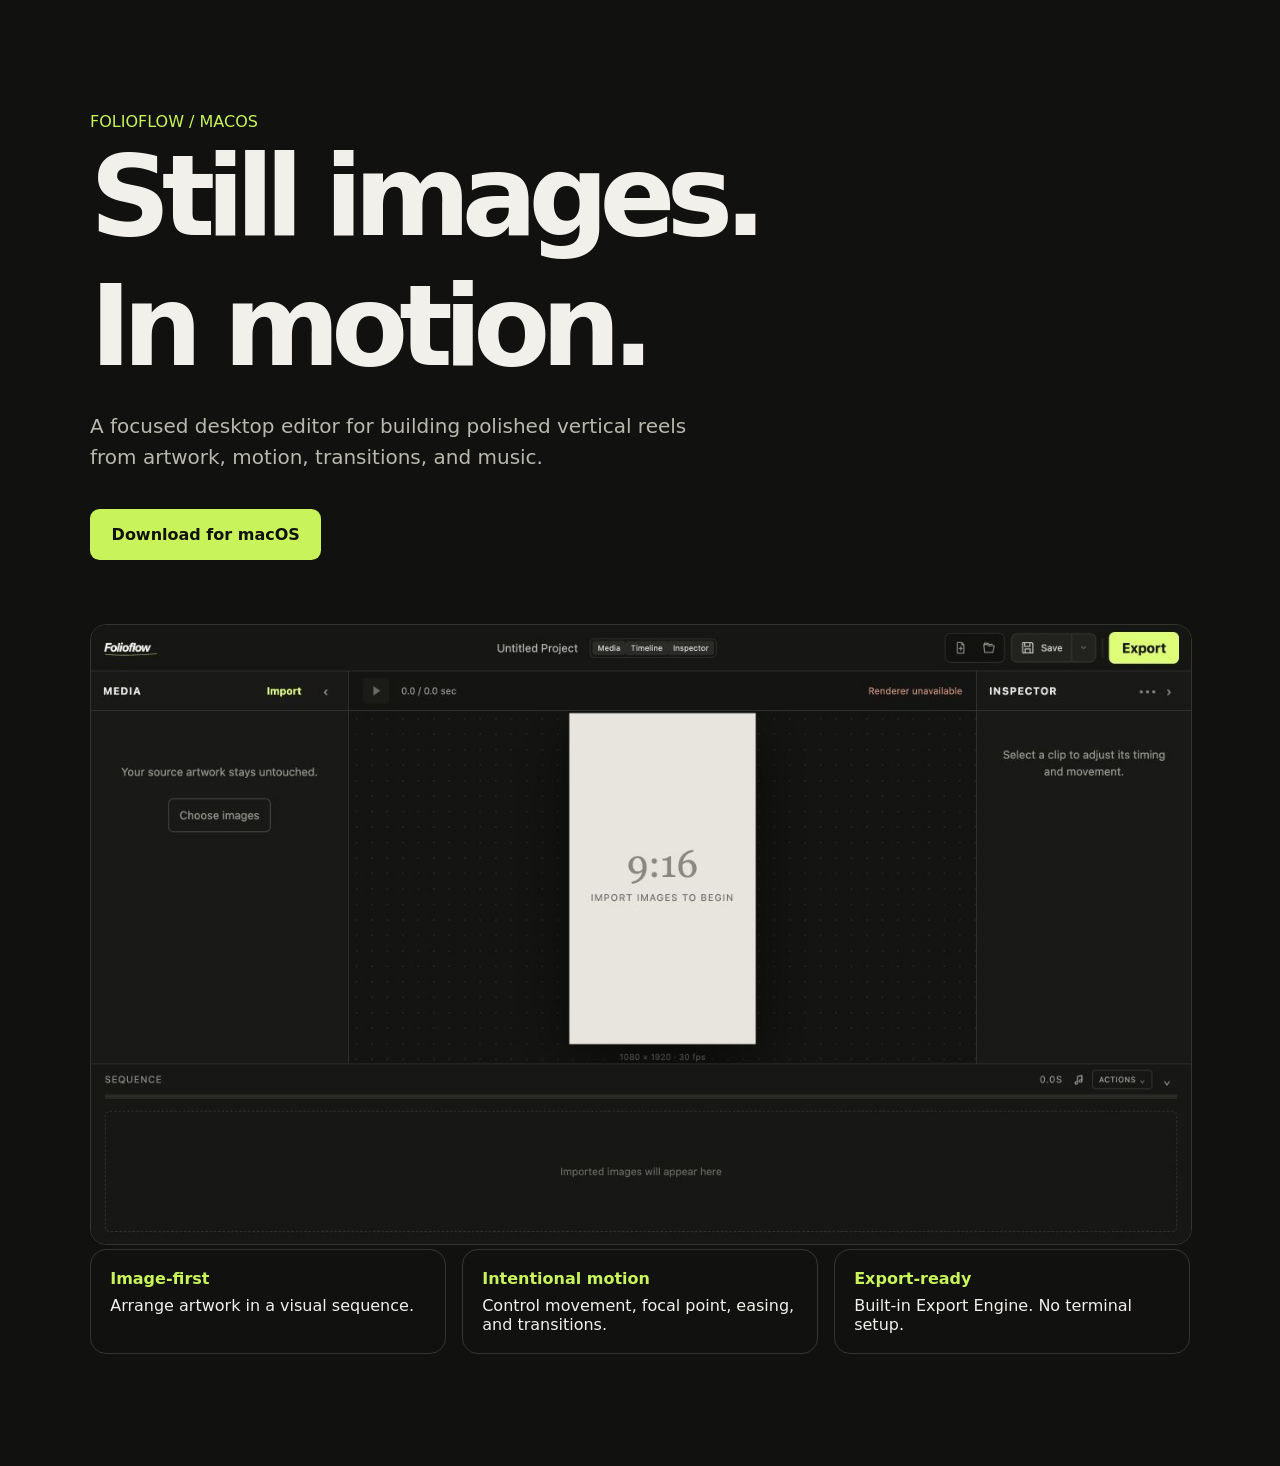
==== site/index.html @ ba02df77 "docs: add release site and bundled export engine guidance" ====
<!doctype html><html lang="en"><head><meta charset="utf-8"><meta name="viewport" content="width=device-width,initial-scale=1"><title>Folioflow — still images in motion</title><style>body{margin:0;background:#11110f;color:#f1f0ea;font:16px system-ui,sans-serif}main{max-width:1100px;margin:auto;padding:7rem 2rem}h1{font-size:clamp(3rem,10vw,7rem);letter-spacing:-.08em;margin:0}p{max-width:38rem;color:#b9b8ae;font-size:1.25rem;line-height:1.55}.lime{color:#c9f35b}a{display:inline-block;background:#c9f35b;color:#11110f;padding:1rem 1.35rem;border-radius:.6rem;font-weight:800;text-decoration:none;margin:1rem 0 4rem}.shot{width:100%;border:1px solid #35352f;border-radius:1rem}.grid{display:grid;grid-template-columns:repeat(3,1fr);gap:1rem}.card{border:1px solid #35352f;border-radius:1rem;padding:1.2rem}.card b{display:block;color:#c9f35b;margin-bottom:.5rem}@media(max-width:700px){.grid{grid-template-columns:1fr}}</style></head><body><main><div class="lime">FOLIOFLOW / MACOS</div><h1>Still images.<br>In motion.</h1><p>A focused desktop editor for building polished vertical reels from artwork, motion, transitions, and music.</p><a href="https://github.com/hanifb1360/Folioflow-Releases/releases/download/v0.1.1-build.6/Folioflow_0.1.1_aarch64.dmg">Download for macOS</a><img class="shot" src="../assets/screenshots/editor-overview.jpg" alt="Folioflow editor"><div class="grid"><div class="card"><b>Image-first</b>Arrange artwork in a visual sequence.</div><div class="card"><b>Intentional motion</b>Control movement, focal point, easing, and transitions.</div><div class="card"><b>Export-ready</b>Built-in Export Engine. No terminal setup.</div></div></main></body></html>
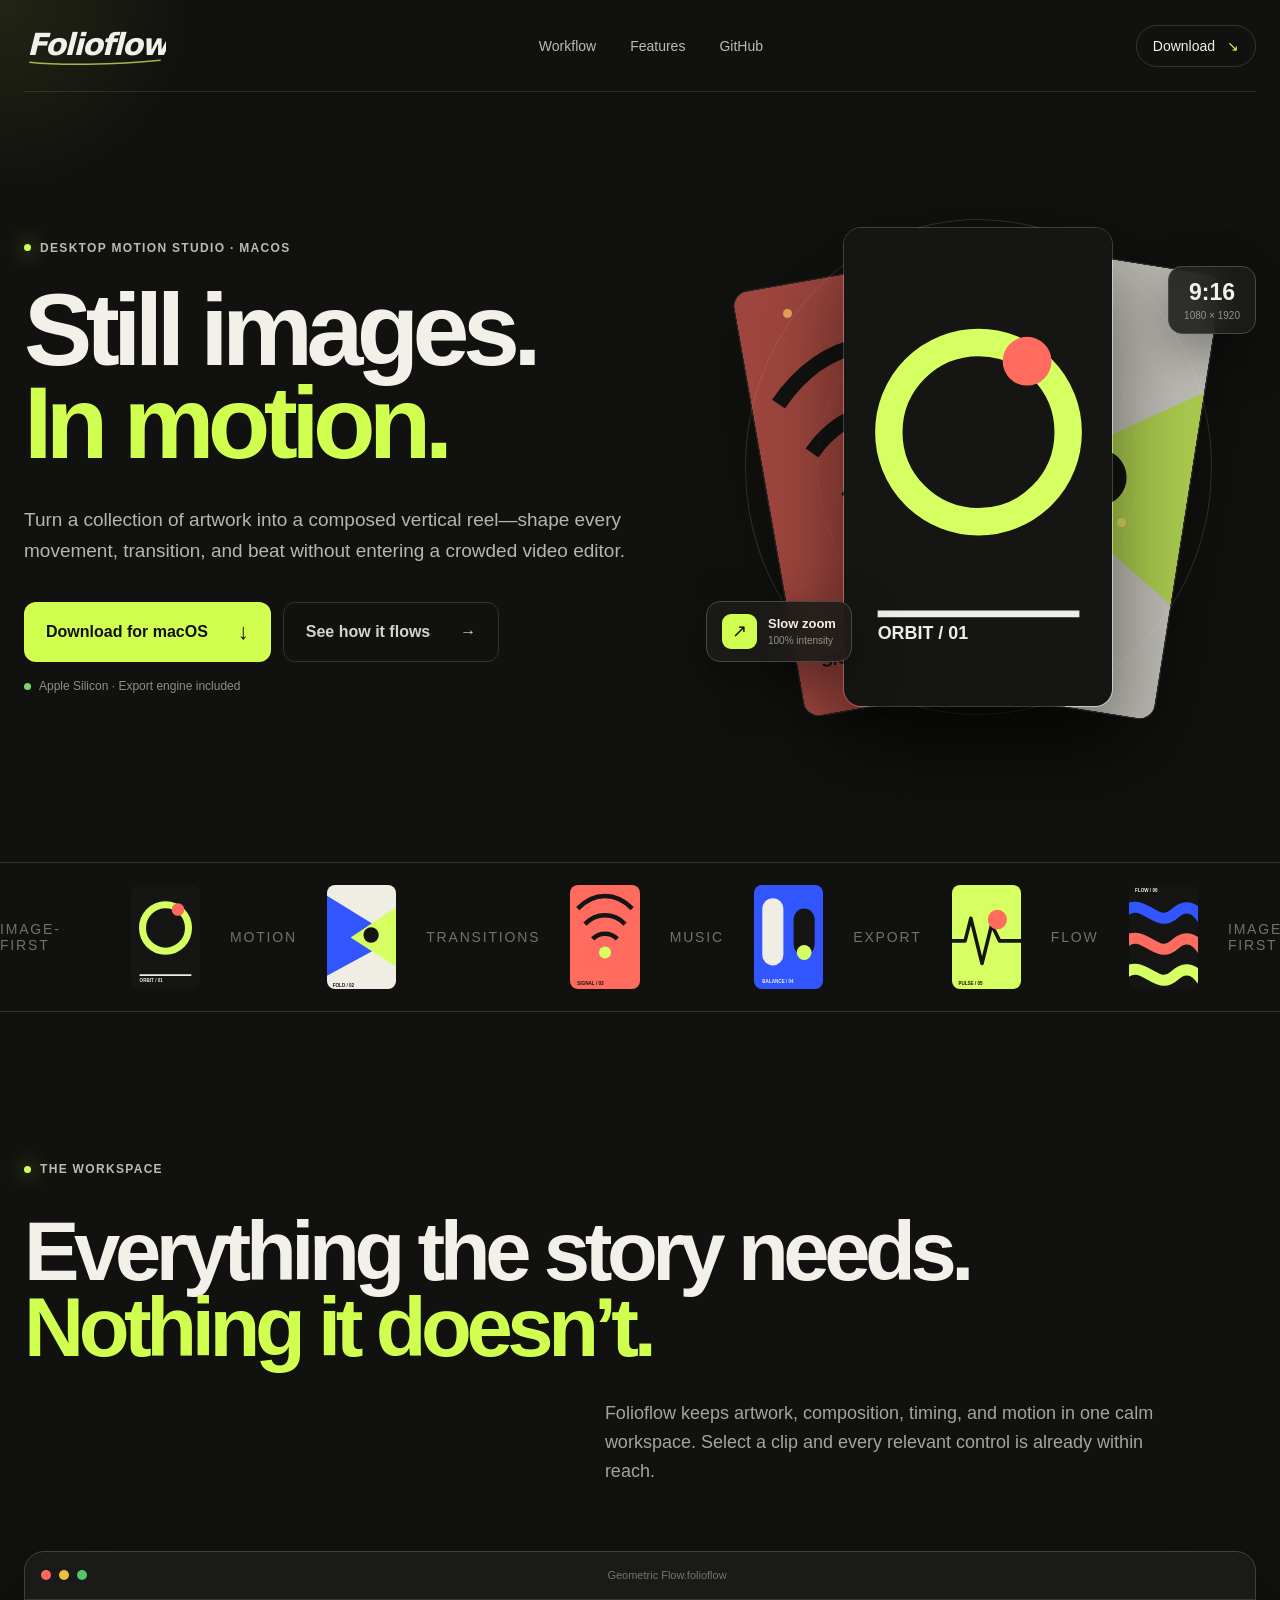
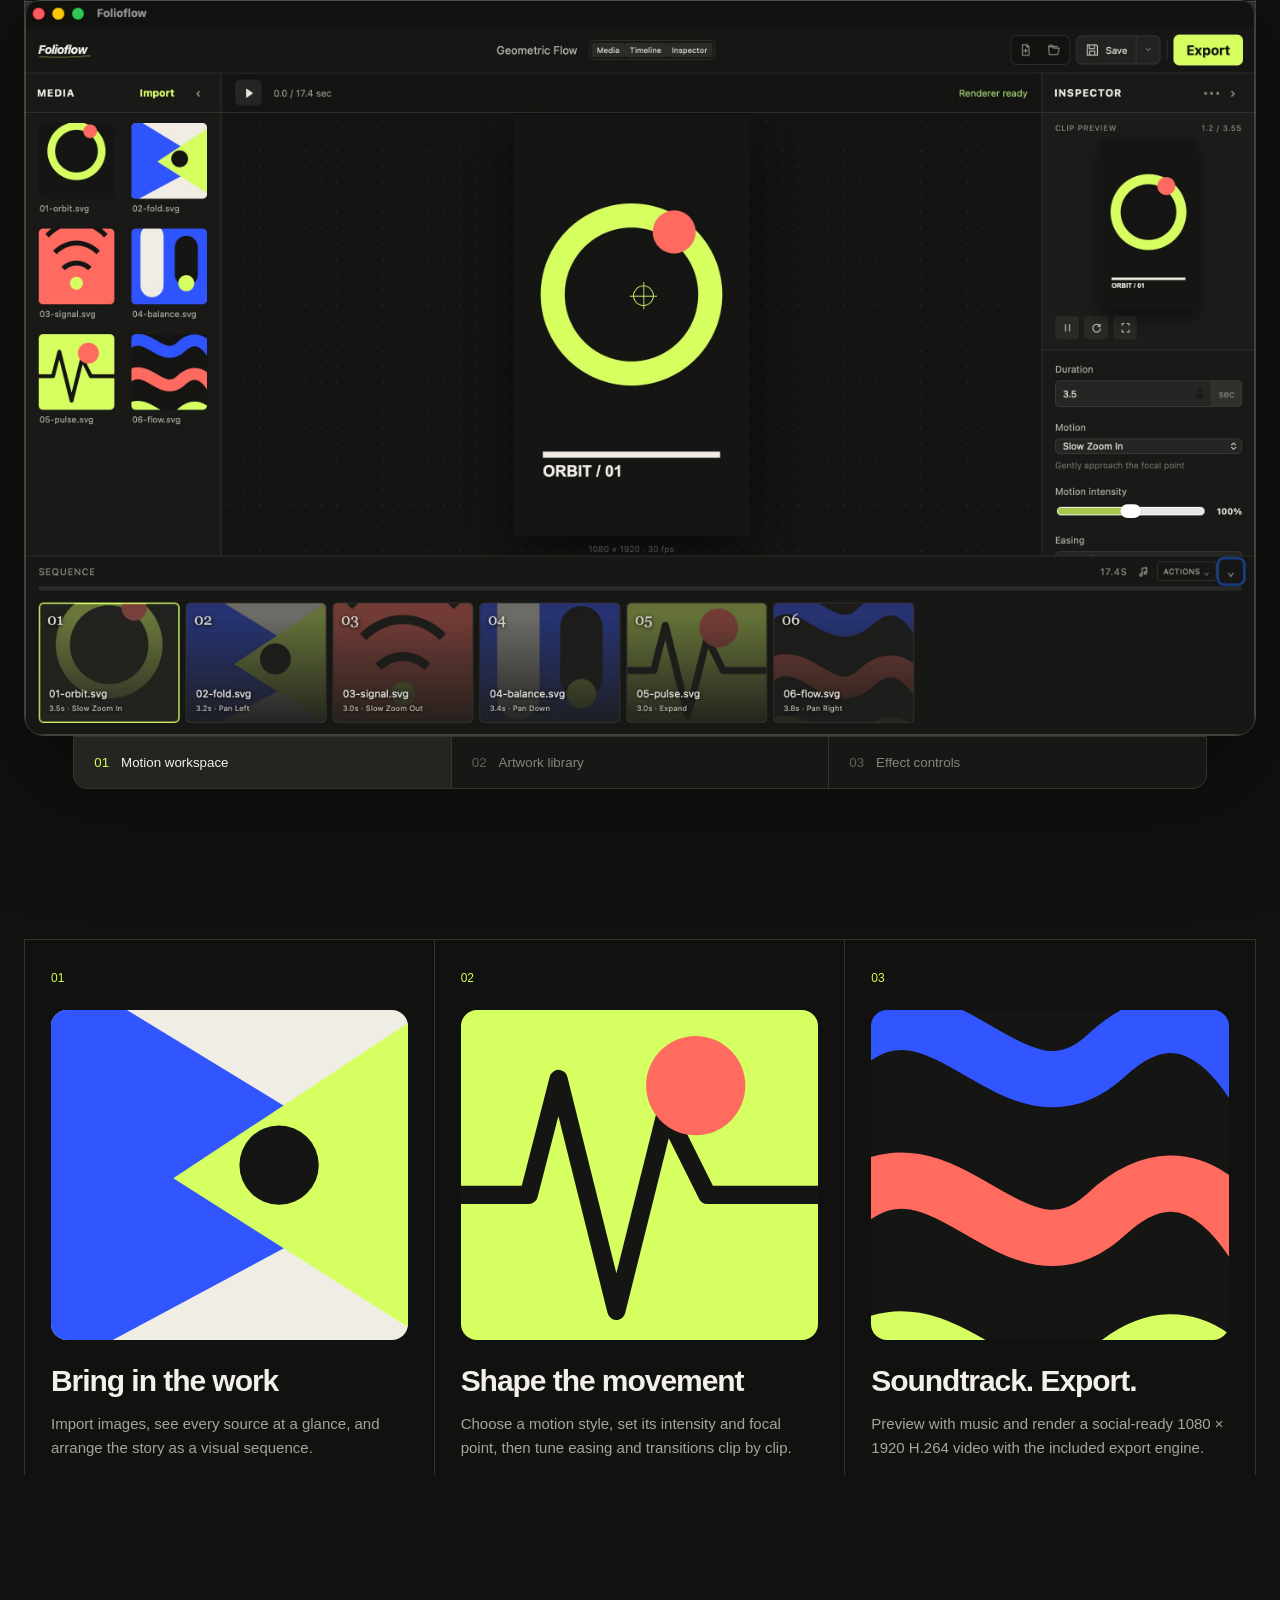
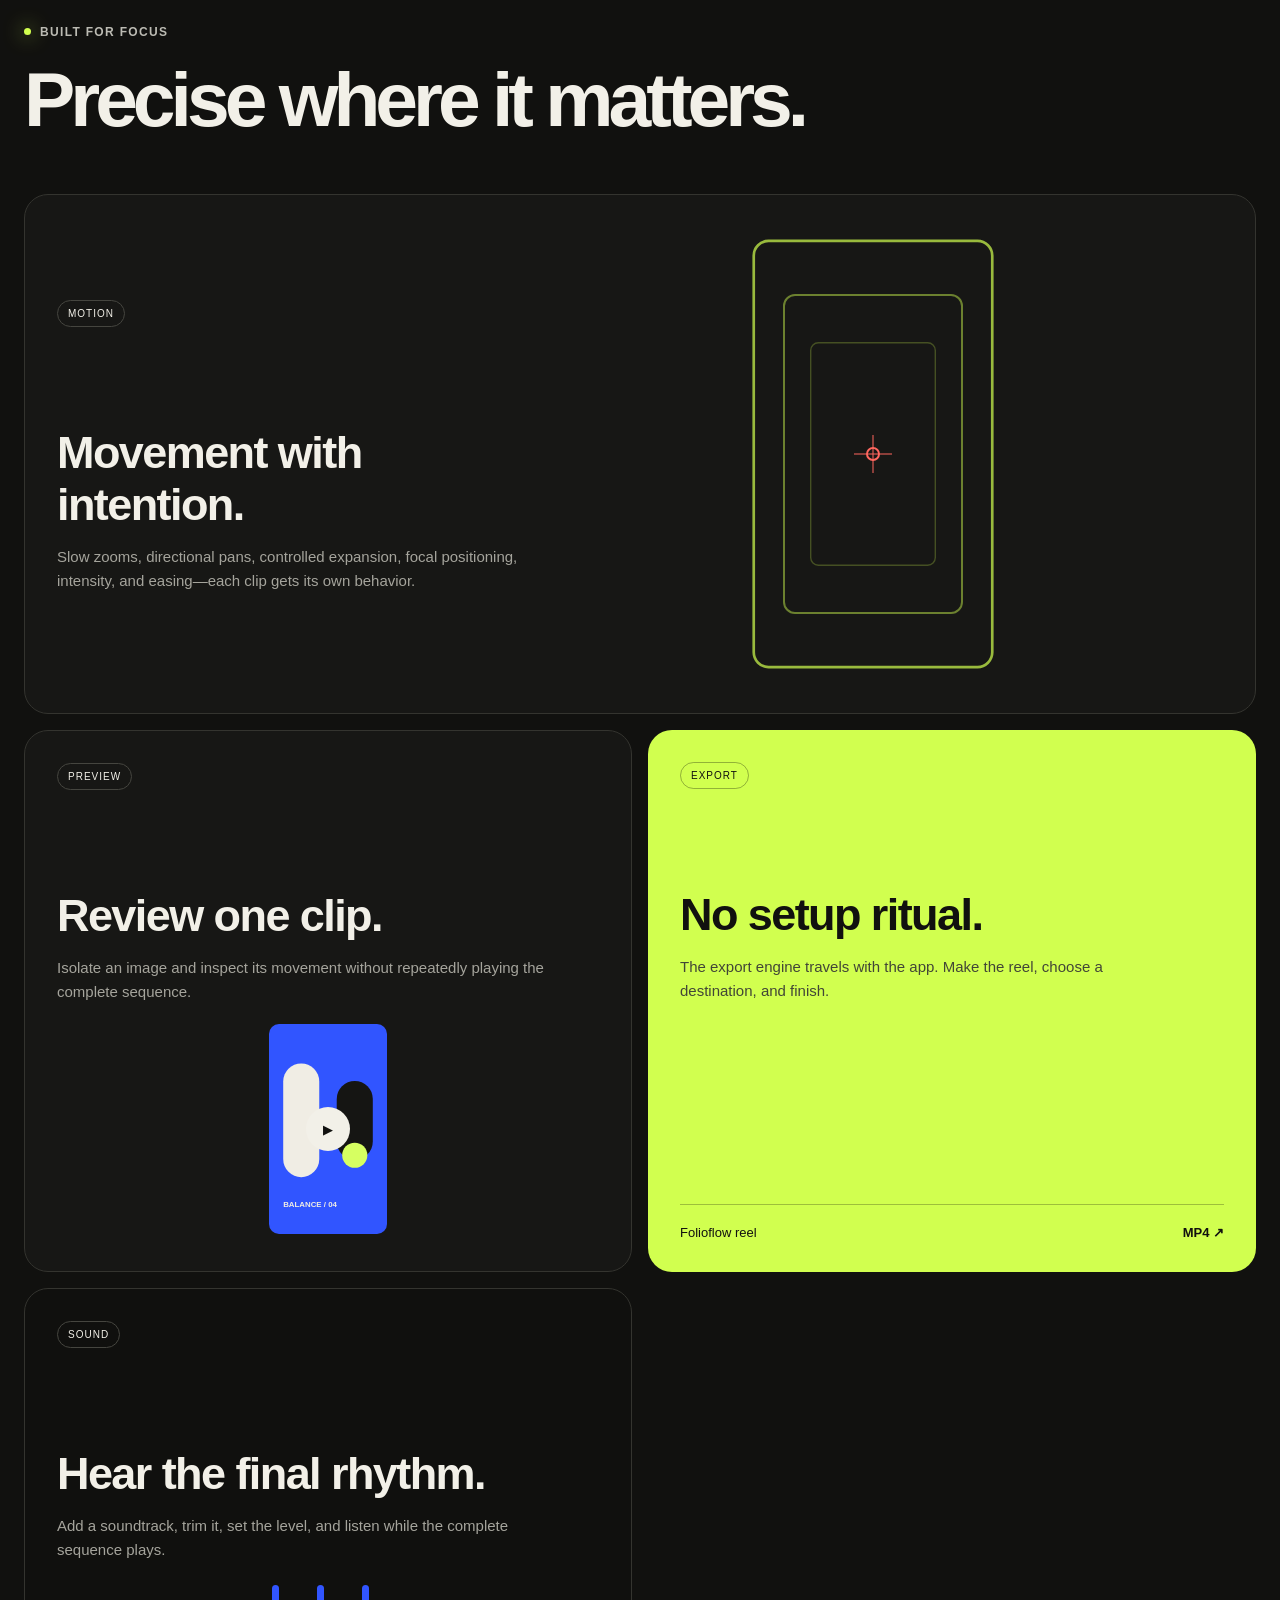
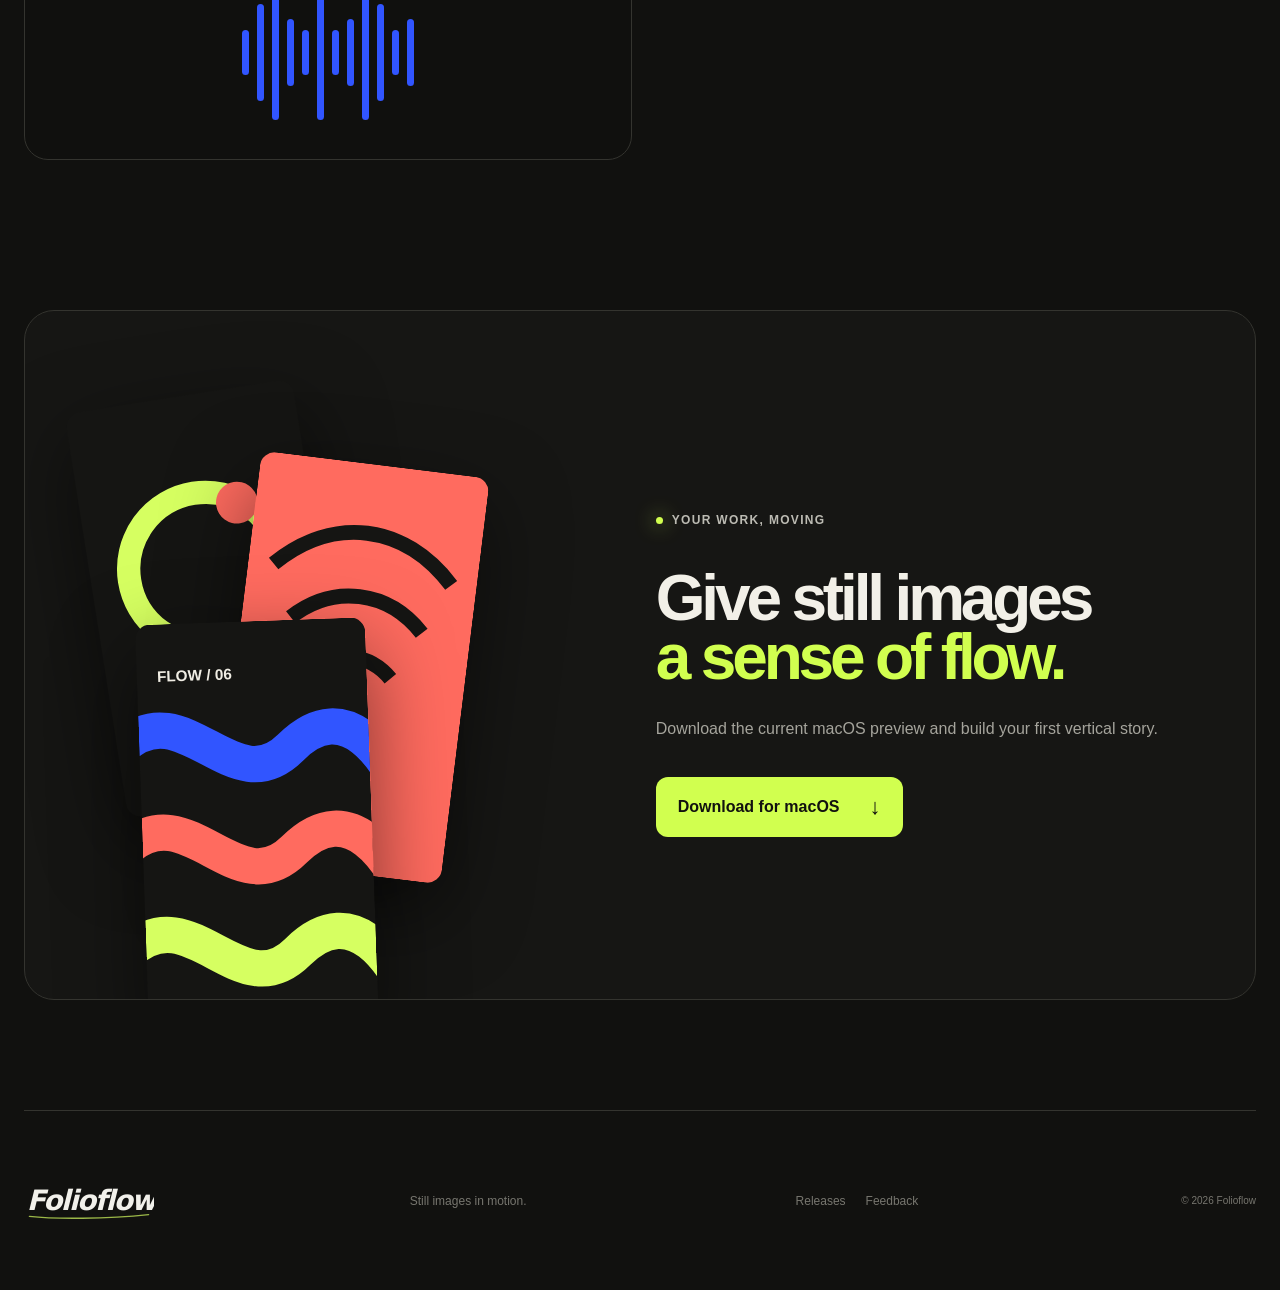
==== commit 2a6f12b2: "docs: launch animated product presentation" ====
--- a/site/index.html
+++ b/site/index.html
@@ -1 +1,73 @@
-<!doctype html><html lang="en"><head><meta charset="utf-8"><meta name="viewport" content="width=device-width,initial-scale=1"><title>Folioflow — still images in motion</title><style>body{margin:0;background:#11110f;color:#f1f0ea;font:16px system-ui,sans-serif}main{max-width:1100px;margin:auto;padding:7rem 2rem}h1{font-size:clamp(3rem,10vw,7rem);letter-spacing:-.08em;margin:0}p{max-width:38rem;color:#b9b8ae;font-size:1.25rem;line-height:1.55}.lime{color:#c9f35b}a{display:inline-block;background:#c9f35b;color:#11110f;padding:1rem 1.35rem;border-radius:.6rem;font-weight:800;text-decoration:none;margin:1rem 0 4rem}.shot{width:100%;border:1px solid #35352f;border-radius:1rem}.grid{display:grid;grid-template-columns:repeat(3,1fr);gap:1rem}.card{border:1px solid #35352f;border-radius:1rem;padding:1.2rem}.card b{display:block;color:#c9f35b;margin-bottom:.5rem}@media(max-width:700px){.grid{grid-template-columns:1fr}}</style></head><body><main><div class="lime">FOLIOFLOW / MACOS</div><h1>Still images.<br>In motion.</h1><p>A focused desktop editor for building polished vertical reels from artwork, motion, transitions, and music.</p><a href="https://github.com/hanifb1360/Folioflow-Releases/releases/download/v0.1.1-build.6/Folioflow_0.1.1_aarch64.dmg">Download for macOS</a><img class="shot" src="../assets/screenshots/editor-overview.jpg" alt="Folioflow editor"><div class="grid"><div class="card"><b>Image-first</b>Arrange artwork in a visual sequence.</div><div class="card"><b>Intentional motion</b>Control movement, focal point, easing, and transitions.</div><div class="card"><b>Export-ready</b>Built-in Export Engine. No terminal setup.</div></div></main></body></html>
+<!doctype html>
+<html lang="en">
+<head>
+  <meta charset="utf-8"><meta name="viewport" content="width=device-width,initial-scale=1"><meta name="theme-color" content="#11110f">
+  <meta name="description" content="Folioflow turns still artwork into polished vertical reels with intentional motion, transitions, music, and one-click export.">
+  <title>Folioflow — Still images in motion</title><link rel="stylesheet" href="styles.css">
+</head>
+<body>
+  <div class="cursor-glow" aria-hidden="true"></div>
+  <header class="nav shell">
+    <a class="brand" href="#top" aria-label="Folioflow home"><img src="assets/folioflow-logo.svg" alt="Folioflow"></a>
+    <nav aria-label="Primary navigation"><a href="#workflow">Workflow</a><a href="#features">Features</a><a href="https://github.com/hanifb1360/Folioflow-Releases">GitHub</a></nav>
+    <a class="nav-download" id="nav-download" href="https://github.com/hanifb1360/Folioflow-Releases/releases">Download <span>↘</span></a>
+  </header>
+  <main id="top">
+    <section class="hero shell">
+      <div class="hero-copy reveal">
+        <p class="eyebrow"><span></span> Desktop motion studio · macOS</p>
+        <h1>Still images.<br><em>In motion.</em></h1>
+        <p class="lede">Turn a collection of artwork into a composed vertical reel—shape every movement, transition, and beat without entering a crowded video editor.</p>
+        <div class="hero-actions">
+          <a class="button primary" id="download" href="https://github.com/hanifb1360/Folioflow-Releases/releases"><span class="button-label">Download for macOS</span><span class="button-arrow">↓</span></a>
+          <a class="button secondary" href="#workflow">See how it flows <span>→</span></a>
+        </div>
+        <p class="release-note"><span class="status-dot"></span><span id="release-label">Apple Silicon · Export engine included</span></p>
+      </div>
+      <div class="hero-stage reveal" data-delay="1">
+        <div class="orbit orbit-one"></div><div class="orbit orbit-two"></div>
+        <div class="art-stack" aria-label="Geometric artwork moving through Folioflow">
+          <figure class="art-card card-back"><img src="assets/art/03-signal.svg" alt="Signal geometric artwork"></figure>
+          <figure class="art-card card-mid"><img src="assets/art/02-fold.svg" alt="Fold geometric artwork"></figure>
+          <figure class="art-card card-front"><img src="assets/art/01-orbit.svg" alt="Orbit geometric artwork"></figure>
+        </div>
+        <div class="floating-chip chip-motion"><span class="chip-icon">↗</span><span><b>Slow zoom</b><small>100% intensity</small></span></div>
+        <div class="floating-chip chip-format"><b>9:16</b><small>1080 × 1920</small></div>
+      </div>
+    </section>
+    <section class="art-marquee" aria-label="Demo artwork gallery"><div class="marquee-track">
+      <span>IMAGE-FIRST</span><img src="assets/art/01-orbit.svg" alt=""><span>MOTION</span><img src="assets/art/02-fold.svg" alt=""><span>TRANSITIONS</span><img src="assets/art/03-signal.svg" alt=""><span>MUSIC</span><img src="assets/art/04-balance.svg" alt=""><span>EXPORT</span><img src="assets/art/05-pulse.svg" alt=""><span>FLOW</span><img src="assets/art/06-flow.svg" alt="">
+      <span aria-hidden="true">IMAGE-FIRST</span><img src="assets/art/01-orbit.svg" alt="" aria-hidden="true"><span aria-hidden="true">MOTION</span><img src="assets/art/02-fold.svg" alt="" aria-hidden="true"><span aria-hidden="true">TRANSITIONS</span><img src="assets/art/03-signal.svg" alt="" aria-hidden="true"><span aria-hidden="true">MUSIC</span><img src="assets/art/04-balance.svg" alt="" aria-hidden="true"><span aria-hidden="true">EXPORT</span><img src="assets/art/05-pulse.svg" alt="" aria-hidden="true"><span aria-hidden="true">FLOW</span><img src="assets/art/06-flow.svg" alt="" aria-hidden="true">
+    </div></section>
+    <section class="product shell" id="workflow">
+      <div class="section-heading reveal"><p class="eyebrow"><span></span> The workspace</p><h2>Everything the story needs.<br><em>Nothing it doesn’t.</em></h2><p>Folioflow keeps artwork, composition, timing, and motion in one calm workspace. Select a clip and every relevant control is already within reach.</p></div>
+      <div class="product-browser reveal" data-delay="1"><div class="window-bar"><i></i><i></i><i></i><span>Geometric Flow.folioflow</span></div><img id="product-shot" src="assets/screenshots/motion-inspector.jpg" alt="Folioflow workspace with the geometric demo project"></div>
+      <div class="shot-tabs" role="tablist" aria-label="Product screenshots">
+        <button class="shot-tab active" data-shot="assets/screenshots/motion-inspector.jpg" data-alt="Folioflow motion inspector and timeline" role="tab"><span>01</span>Motion workspace</button>
+        <button class="shot-tab" data-shot="assets/screenshots/geometric-overview.jpg" data-alt="Folioflow media gallery and composition preview" role="tab"><span>02</span>Artwork library</button>
+        <button class="shot-tab" data-shot="assets/screenshots/controlled-expand.jpg" data-alt="Folioflow controlled expand effect settings" role="tab"><span>03</span>Effect controls</button>
+      </div>
+    </section>
+    <section class="steps shell">
+      <article class="step reveal"><span class="step-number">01</span><div class="step-art"><img src="assets/art/02-fold.svg" alt="Fold artwork"></div><h3>Bring in the work</h3><p>Import images, see every source at a glance, and arrange the story as a visual sequence.</p></article>
+      <article class="step reveal" data-delay="1"><span class="step-number">02</span><div class="step-art"><img src="assets/art/05-pulse.svg" alt="Pulse artwork"></div><h3>Shape the movement</h3><p>Choose a motion style, set its intensity and focal point, then tune easing and transitions clip by clip.</p></article>
+      <article class="step reveal" data-delay="2"><span class="step-number">03</span><div class="step-art"><img src="assets/art/06-flow.svg" alt="Flow artwork"></div><h3>Soundtrack. Export.</h3><p>Preview with music and render a social-ready 1080 × 1920 H.264 video with the included export engine.</p></article>
+    </section>
+    <section class="features shell" id="features">
+      <div class="section-heading compact reveal"><p class="eyebrow"><span></span> Built for focus</p><h2>Precise where it matters.</h2></div>
+      <div class="feature-grid">
+        <article class="feature feature-wide reveal"><div><span class="feature-tag">Motion</span><h3>Movement with intention.</h3><p>Slow zooms, directional pans, controlled expansion, focal positioning, intensity, and easing—each clip gets its own behavior.</p></div><div class="motion-demo"><div class="focus-point"></div><div class="motion-frame one"></div><div class="motion-frame two"></div><div class="motion-frame three"></div></div></article>
+        <article class="feature reveal" data-delay="1"><span class="feature-tag">Preview</span><h3>Review one clip.</h3><p>Isolate an image and inspect its movement without repeatedly playing the complete sequence.</p><div class="mini-preview"><img src="assets/art/04-balance.svg" alt="Balance artwork preview"><button aria-label="Play preview">▶</button></div></article>
+        <article class="feature feature-accent reveal"><span class="feature-tag dark">Export</span><h3>No setup ritual.</h3><p>The export engine travels with the app. Make the reel, choose a destination, and finish.</p><div class="export-line"><span>Folioflow reel</span><b>MP4 ↗</b></div></article>
+        <article class="feature feature-dark reveal" data-delay="1"><span class="feature-tag">Sound</span><h3>Hear the final rhythm.</h3><p>Add a soundtrack, trim it, set the level, and listen while the complete sequence plays.</p><div class="waveform"><i></i><i></i><i></i><i></i><i></i><i></i><i></i><i></i><i></i><i></i><i></i><i></i></div></article>
+      </div>
+    </section>
+    <section class="closing shell reveal">
+      <div class="closing-art"><img src="assets/art/01-orbit.svg" alt="Orbit artwork"><img src="assets/art/03-signal.svg" alt="Signal artwork"><img src="assets/art/06-flow.svg" alt="Flow artwork"></div>
+      <div class="closing-copy"><p class="eyebrow"><span></span> Your work, moving</p><h2>Give still images<br><em>a sense of flow.</em></h2><p>Download the current macOS preview and build your first vertical story.</p><a class="button primary" id="closing-download" href="https://github.com/hanifb1360/Folioflow-Releases/releases"><span class="button-label">Download for macOS</span><span class="button-arrow">↓</span></a></div>
+    </section>
+  </main>
+  <footer class="shell"><img src="assets/folioflow-logo.svg" alt="Folioflow"><p>Still images in motion.</p><div><a href="https://github.com/hanifb1360/Folioflow-Releases/releases">Releases</a><a href="https://github.com/hanifb1360/Folioflow-Releases/issues">Feedback</a></div><small>© <span id="year"></span> Folioflow</small></footer>
+  <script src="app.js"></script>
+</body>
+</html>
--- a/site/styles.css
+++ b/site/styles.css
@@ -0,0 +1 @@
+:root{--ink:#11110f;--panel:#191917;--paper:#f2f0e8;--muted:#a5a49c;--line:#34342f;--lime:#d1ff4f;--blue:#3155ff;--coral:#ff675f;--radius:24px}*{box-sizing:border-box}html{scroll-behavior:smooth}body{margin:0;background:var(--ink);color:var(--paper);font-family:Inter,-apple-system,BlinkMacSystemFont,"SF Pro Display","Helvetica Neue",sans-serif;overflow-x:hidden}.shell{width:min(1280px,calc(100% - 48px));margin-inline:auto}a{color:inherit;text-decoration:none}.cursor-glow{position:fixed;width:420px;height:420px;border-radius:50%;background:radial-gradient(circle,rgba(209,255,79,.09),transparent 67%);transform:translate(-50%,-50%);pointer-events:none;z-index:-1}.nav{height:92px;display:flex;align-items:center;justify-content:space-between;border-bottom:1px solid rgba(255,255,255,.1);position:relative;z-index:20}.brand img{width:142px;display:block}.nav nav{display:flex;gap:34px;color:#bbb9b1;font-size:14px}.nav nav a,.nav-download{transition:color .2s}.nav nav a:hover{color:var(--paper)}.nav-download{font-size:14px;border:1px solid var(--line);padding:12px 16px;border-radius:999px}.nav-download:hover{background:var(--paper);color:var(--ink)}.nav-download span{color:var(--lime);margin-left:8px}.hero{min-height:770px;display:grid;grid-template-columns:1.06fr .94fr;align-items:center;gap:50px;padding-block:80px 100px}.eyebrow{text-transform:uppercase;letter-spacing:.11em;font-weight:700;font-size:12px;color:#bcbbb3;display:flex;align-items:center;gap:9px}.eyebrow span{display:inline-block;width:7px;height:7px;background:var(--lime);border-radius:50%;box-shadow:0 0 20px var(--lime)}h1,h2,h3,p{margin-top:0}h1,h2{letter-spacing:-.065em;line-height:.91}h1{font-size:clamp(68px,8vw,126px);margin:28px 0 36px;font-weight:780}h1 em,h2 em{font-style:normal;color:var(--lime)}.lede{font-size:19px;line-height:1.6;color:#b7b6ae;max-width:620px}.hero-actions{display:flex;align-items:center;gap:12px;margin-top:36px}.button{height:60px;padding:0 22px;border-radius:12px;display:inline-flex;align-items:center;gap:30px;font-weight:750;transition:transform .25s,background .25s}.button:hover{transform:translateY(-3px)}.button.primary{background:var(--lime);color:var(--ink);justify-content:space-between}.button.primary:hover{background:#dcff78}.button-arrow{font-size:22px}.button.secondary{border:1px solid var(--line);color:#d4d3cc}.release-note{font-size:12px;color:#8f8e87;margin:17px 0 0;display:flex;align-items:center;gap:8px}.status-dot{width:7px;height:7px;border-radius:50%;background:#7dd464}.hero-stage{height:590px;position:relative;display:grid;place-items:center}.orbit{position:absolute;border:1px solid #363730;border-radius:50%;inset:8%;animation:spin 20s linear infinite}.orbit:after{content:"";position:absolute;width:9px;height:9px;border-radius:50%;background:var(--lime);left:8%;top:18%}.orbit-two{inset:21%;animation-direction:reverse;animation-duration:14s;border-style:dashed}.orbit-two:after{background:var(--coral);left:auto;right:4%;top:65%}.art-stack{position:relative;width:270px;height:480px;perspective:1000px}.art-card{position:absolute;inset:0;margin:0;border-radius:18px;overflow:hidden;border:1px solid rgba(255,255,255,.2);box-shadow:0 35px 90px rgba(0,0,0,.5);transition:transform .5s}.art-card img{width:100%;height:100%;object-fit:cover;display:block}.card-back{transform:translate(-90px,18px) rotate(-10deg) scale(.9);opacity:.6}.card-mid{transform:translate(85px,12px) rotate(9deg) scale(.94);opacity:.78}.card-front{animation:float 5s ease-in-out infinite}.hero-stage:hover .card-back{transform:translate(-130px,10px) rotate(-14deg) scale(.9)}.hero-stage:hover .card-mid{transform:translate(125px,4px) rotate(13deg) scale(.94)}.floating-chip{position:absolute;background:rgba(28,28,25,.88);border:1px solid #484840;box-shadow:0 18px 50px rgba(0,0,0,.35);backdrop-filter:blur(16px);border-radius:14px;padding:12px 15px;display:flex;gap:11px;align-items:center}.floating-chip b,.floating-chip small{display:block}.floating-chip b{font-size:13px}.floating-chip small{font-size:10px;color:#93928a;margin-top:4px}.chip-icon{width:35px;height:35px;display:grid;place-items:center;border-radius:9px;background:var(--lime);color:var(--ink);font-size:18px}.chip-motion{left:1%;bottom:17%;animation:float 4s ease-in-out infinite reverse}.chip-format{right:0;top:16%;display:block;text-align:center}.chip-format b{font-size:23px}.art-marquee{height:150px;border-block:1px solid var(--line);overflow:hidden;display:flex;align-items:center}.marquee-track{display:flex;align-items:center;gap:30px;width:max-content;animation:marquee 40s linear infinite}.marquee-track span{font-size:14px;letter-spacing:.13em;color:#72716b}.marquee-track img{width:76px;height:104px;object-fit:cover;border-radius:8px}.product{padding-block:150px}.section-heading{display:grid;grid-template-columns:1fr 1.25fr;column-gap:60px;align-items:start}.section-heading .eyebrow{grid-column:1}.section-heading h2{grid-column:1/3;font-size:clamp(52px,6.5vw,96px);margin:26px 0 34px}.section-heading>p:last-child{grid-column:2;font-size:18px;line-height:1.6;color:var(--muted);max-width:580px;margin-bottom:65px}.product-browser{background:#1a1a18;border:1px solid #42423b;border-radius:20px;overflow:hidden;box-shadow:0 55px 120px rgba(0,0,0,.46)}.window-bar{height:48px;border-bottom:1px solid #363631;display:flex;align-items:center;gap:8px;padding:0 16px;color:#75746d;font-size:11px}.window-bar i{width:10px;height:10px;border-radius:50%;background:#55554f}.window-bar i:first-child{background:var(--coral)}.window-bar i:nth-child(2){background:#f0be3d}.window-bar i:nth-child(3){background:#54c66c}.window-bar span{margin-left:auto;margin-right:auto}.product-browser img{display:block;width:100%;aspect-ratio:1.674/1;object-fit:cover;transition:opacity .2s}.product-browser img.changing{opacity:.35}.shot-tabs{display:grid;grid-template-columns:repeat(3,1fr);gap:1px;background:var(--line);border:1px solid var(--line);border-radius:0 0 14px 14px;overflow:hidden;width:92%;margin:auto}.shot-tab{border:0;background:#171715;color:#85847c;text-align:left;padding:18px 20px;cursor:pointer;font:600 13px inherit;transition:background .2s,color .2s}.shot-tab span{color:#60605a;margin-right:12px}.shot-tab:hover,.shot-tab.active{background:#242420;color:var(--paper)}.shot-tab.active span{color:var(--lime)}.steps{display:grid;grid-template-columns:repeat(3,1fr);border-top:1px solid var(--line);padding-bottom:150px}.step{padding:28px 26px 0;border-right:1px solid var(--line)}.step:first-child{border-left:1px solid var(--line)}.step-number{color:var(--lime);font-size:12px}.step-art{height:330px;margin:24px 0;overflow:hidden;border-radius:16px}.step-art img{width:100%;height:100%;object-fit:cover;transition:transform .6s}.step:hover img{transform:scale(1.05)}.step h3,.feature h3{font-size:30px;letter-spacing:-.035em;margin-bottom:14px}.step p,.feature p{color:var(--muted);line-height:1.6;font-size:15px}.features{padding-bottom:150px}.section-heading.compact{display:block}.section-heading.compact h2{font-size:clamp(50px,6vw,86px);margin-bottom:60px}.feature-grid{display:grid;grid-template-columns:1fr 1fr;gap:16px}.feature{min-height:440px;border:1px solid var(--line);border-radius:var(--radius);padding:32px;background:#171715;overflow:hidden;position:relative}.feature-wide{grid-column:1/3;display:grid;grid-template-columns:.8fr 1.2fr;align-items:center;min-height:520px}.feature-tag{display:inline-flex;border:1px solid #45453f;border-radius:999px;padding:7px 10px;font-size:10px;text-transform:uppercase;letter-spacing:.1em;margin-bottom:100px}.feature h3{font-size:45px}.feature p{max-width:490px}.motion-demo{height:390px;position:relative;display:grid;place-items:center}.motion-frame{position:absolute;width:180px;aspect-ratio:9/16;border:2px solid rgba(209,255,79,.7);border-radius:12px}.motion-frame.one{transform:scale(.7);opacity:.35}.motion-frame.two{transform:scale(1);opacity:.65}.motion-frame.three{transform:scale(1.34)}.focus-point{width:14px;height:14px;border:2px solid var(--coral);border-radius:50%;position:relative;z-index:2}.focus-point:before,.focus-point:after{content:"";position:absolute;background:var(--coral);left:50%;top:50%;transform:translate(-50%,-50%)}.focus-point:before{width:38px;height:1px}.focus-point:after{height:38px;width:1px}.mini-preview{height:220px;display:flex;justify-content:center;align-items:center;position:relative}.mini-preview img{height:210px;aspect-ratio:9/16;object-fit:cover;border-radius:10px}.mini-preview button{position:absolute;border:0;background:var(--paper);color:var(--ink);width:44px;height:44px;border-radius:50%}.feature-accent{background:var(--lime);color:var(--ink);border:0}.feature-accent p{color:#424637}.feature-tag.dark{border-color:rgba(0,0,0,.3)}.export-line{position:absolute;left:32px;right:32px;bottom:32px;border-top:1px solid rgba(0,0,0,.25);padding-top:20px;display:flex;justify-content:space-between;font-size:13px}.feature-dark{background:#10100e}.waveform{height:150px;display:flex;align-items:center;gap:8px;justify-content:center}.waveform i{display:block;width:7px;height:30%;border-radius:5px;background:var(--blue);animation:wave 1.2s ease-in-out infinite}.waveform i:nth-child(2n){height:65%;animation-delay:.1s}.waveform i:nth-child(3n){height:90%;animation-delay:.2s}.waveform i:nth-child(4n){height:45%;animation-delay:.3s}.closing{min-height:690px;border:1px solid var(--line);border-radius:30px;margin-bottom:110px;display:grid;grid-template-columns:1fr 1.1fr;overflow:hidden;background:#161614}.closing-art{position:relative;min-height:600px}.closing-art img{position:absolute;width:230px;aspect-ratio:9/16;object-fit:cover;border-radius:15px;box-shadow:0 30px 80px rgba(0,0,0,.5)}.closing-art img:first-child{left:12%;top:12%;transform:rotate(-9deg)}.closing-art img:nth-child(2){left:36%;top:22%;transform:rotate(7deg)}.closing-art img:nth-child(3){left:20%;top:45%;transform:rotate(-2deg)}.closing-copy{padding:100px 45px 60px;display:flex;flex-direction:column;align-items:flex-start;justify-content:center}.closing-copy h2{font-size:clamp(50px,5vw,80px);margin:30px 0}.closing-copy>p:not(.eyebrow){color:var(--muted);line-height:1.6}.closing-copy .button{margin-top:20px}footer{min-height:180px;border-top:1px solid var(--line);display:grid;grid-template-columns:1fr 1fr 1fr auto;gap:30px;align-items:center;color:#77766f;font-size:12px}footer img{width:130px}footer p{margin:0}footer div{display:flex;gap:20px}footer a:hover{color:var(--paper)}.reveal{opacity:0;transform:translateY(30px);transition:opacity .8s ease,transform .8s cubic-bezier(.2,.75,.2,1)}.reveal[data-delay="1"]{transition-delay:.12s}.reveal[data-delay="2"]{transition-delay:.24s}.reveal.visible{opacity:1;transform:none}@keyframes spin{to{transform:rotate(360deg)}}@keyframes float{0%,100%{transform:translateY(0)}50%{transform:translateY(-14px)}}@keyframes marquee{to{transform:translateX(-50%)}}@keyframes wave{0%,100%{transform:scaleY(.55)}50%{transform:scaleY(1)}}@media(max-width:900px){.nav nav{display:none}.hero{grid-template-columns:1fr;padding-top:70px}.hero-stage{height:570px}.section-heading{display:block}.section-heading h2,.section-heading .eyebrow,.section-heading>p:last-child{grid-column:auto}.steps{grid-template-columns:1fr}.step,.step:first-child{border-left:0;border-right:0;border-bottom:1px solid var(--line);padding:35px 0}.step-art{height:450px}.feature-grid{grid-template-columns:1fr}.feature-wide{grid-column:auto;grid-template-columns:1fr}.closing{grid-template-columns:1fr}.closing-art{min-height:500px}footer{grid-template-columns:1fr 1fr;padding-block:50px}}@media(max-width:600px){.shell{width:min(100% - 28px,1280px)}.nav{height:74px}.brand img{width:116px}.nav-download{font-size:12px;padding:10px 12px}.hero{padding-block:55px 75px;min-height:auto}.hero-stage{height:500px}.art-stack{width:210px;height:374px}.card-back{transform:translate(-55px,18px) rotate(-10deg) scale(.9)}.card-mid{transform:translate(55px,12px) rotate(9deg) scale(.94)}.floating-chip{display:none}.hero-actions{align-items:stretch;flex-direction:column}.button{justify-content:space-between}.art-marquee{height:120px}.marquee-track img{width:55px;height:78px}.product{padding-block:90px}.section-heading h2{font-size:50px}.section-heading>p:last-child{font-size:16px;margin-bottom:38px}.shot-tabs{width:100%;grid-template-columns:1fr}.product-browser{border-radius:12px}.product-browser img{aspect-ratio:auto;min-height:330px;object-fit:cover;object-position:center}.step-art{height:420px}.steps,.features{padding-bottom:90px}.feature{padding:24px;min-height:400px}.feature-wide{min-height:600px}.feature-tag{margin-bottom:70px}.feature h3{font-size:36px}.closing{margin-bottom:70px}.closing-art{min-height:430px}.closing-art img{width:165px}.closing-copy{padding:60px 26px}.cursor-glow{display:none}footer{grid-template-columns:1fr 1fr}footer p{display:none}}@media(prefers-reduced-motion:reduce){html{scroll-behavior:auto}.reveal{opacity:1;transform:none;transition:none}.orbit,.art-card,.marquee-track,.waveform i{animation:none}}
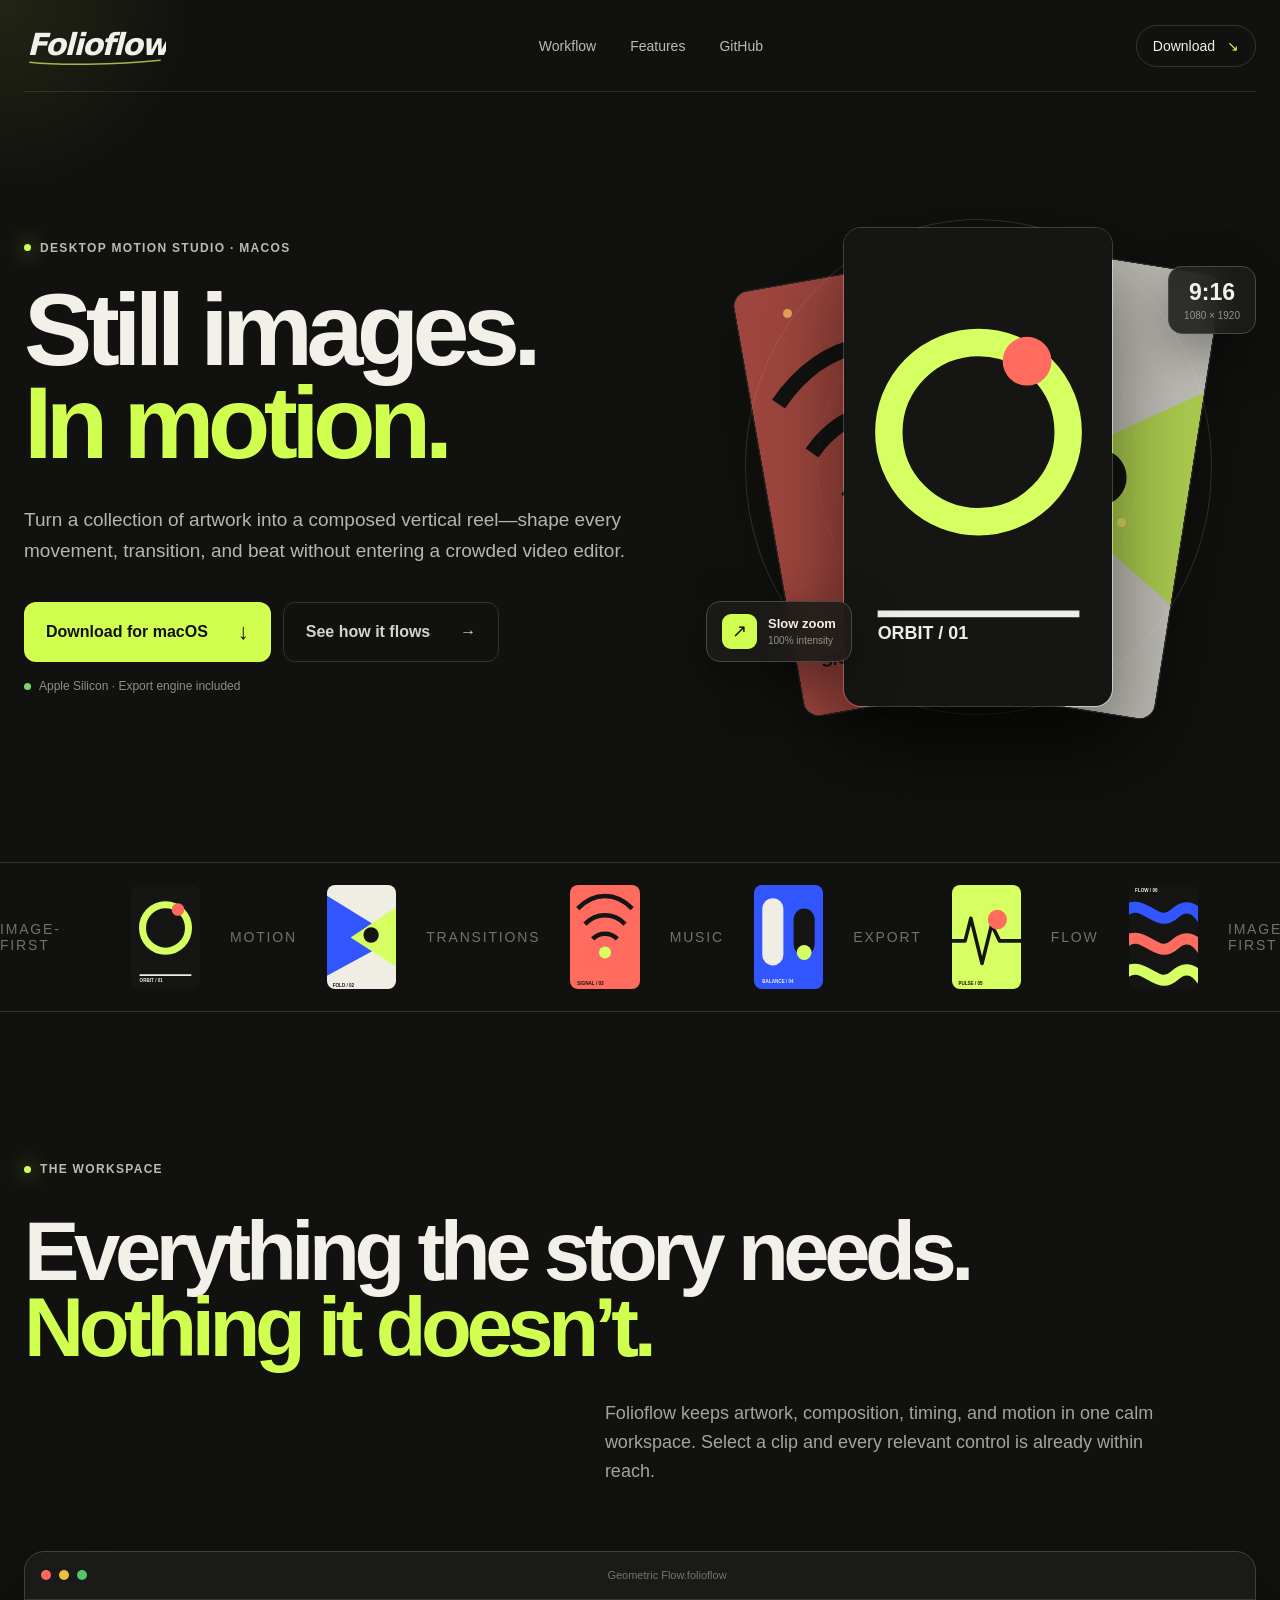
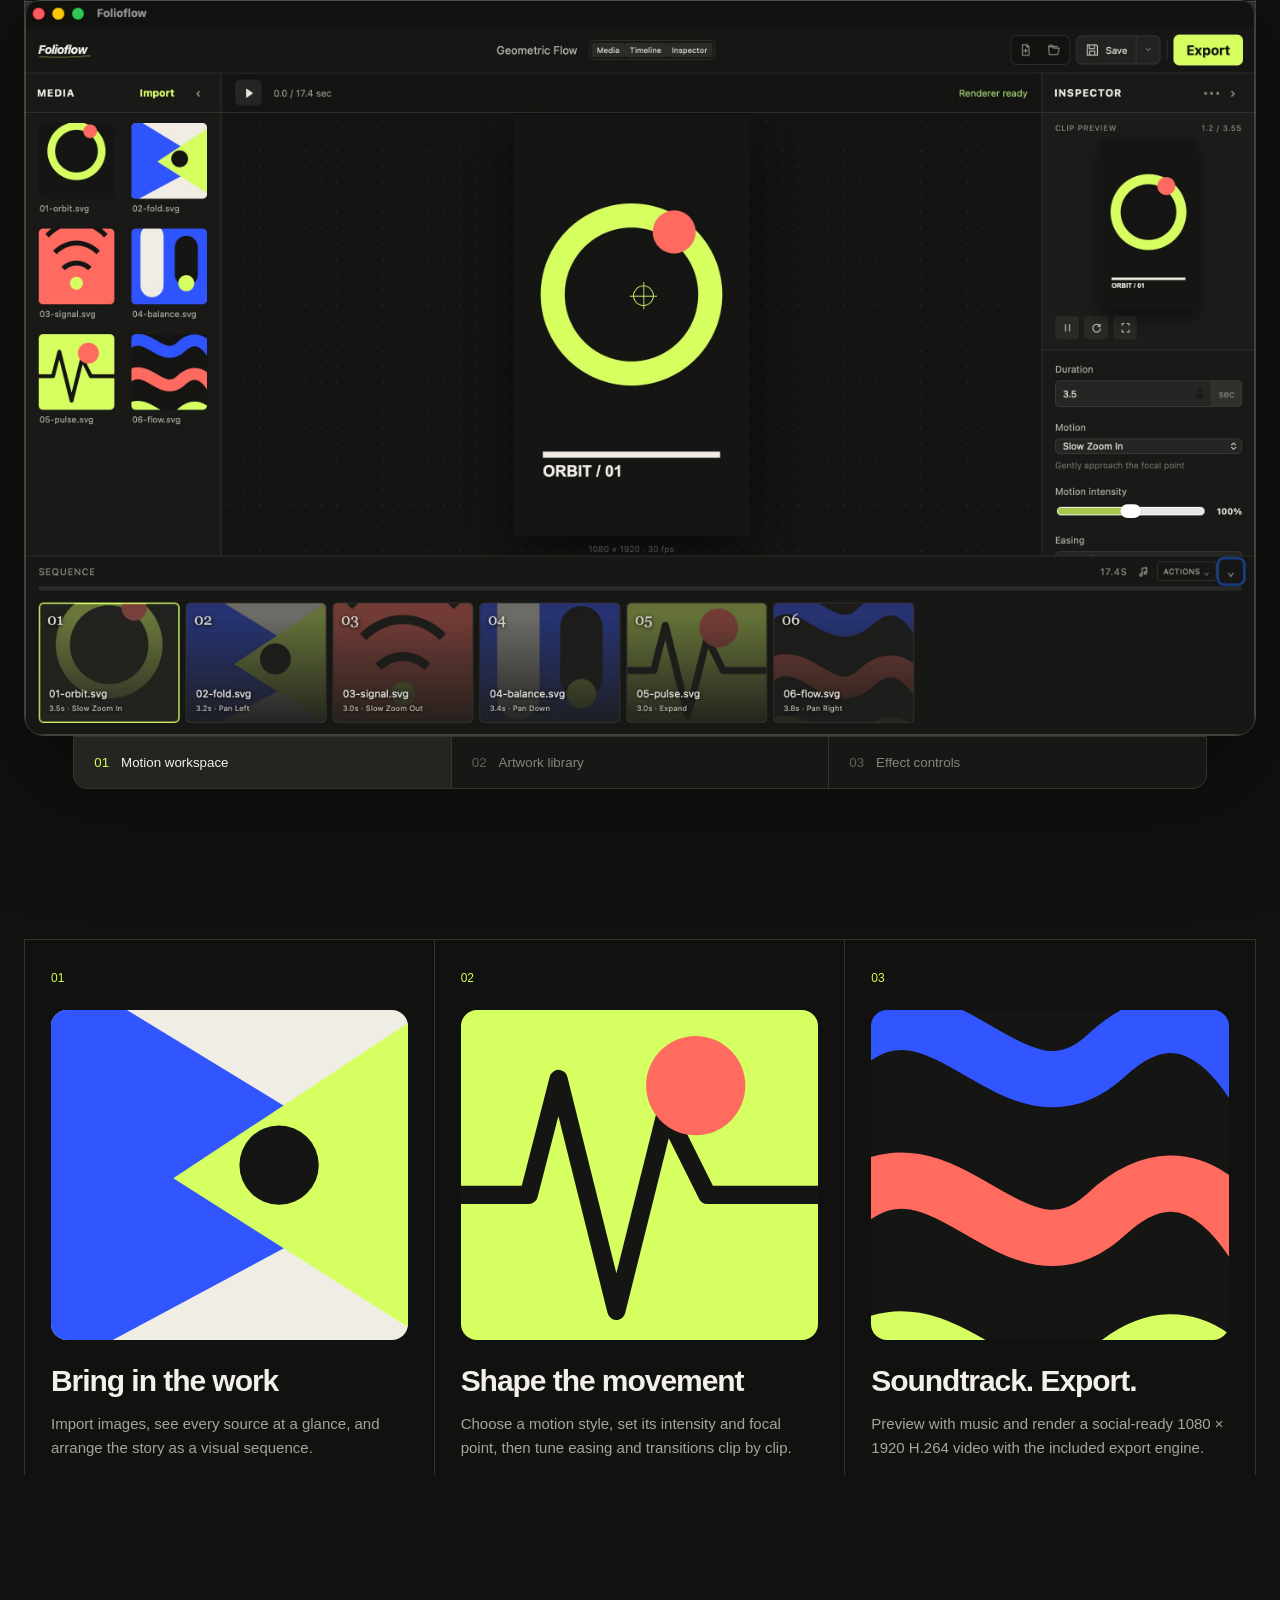
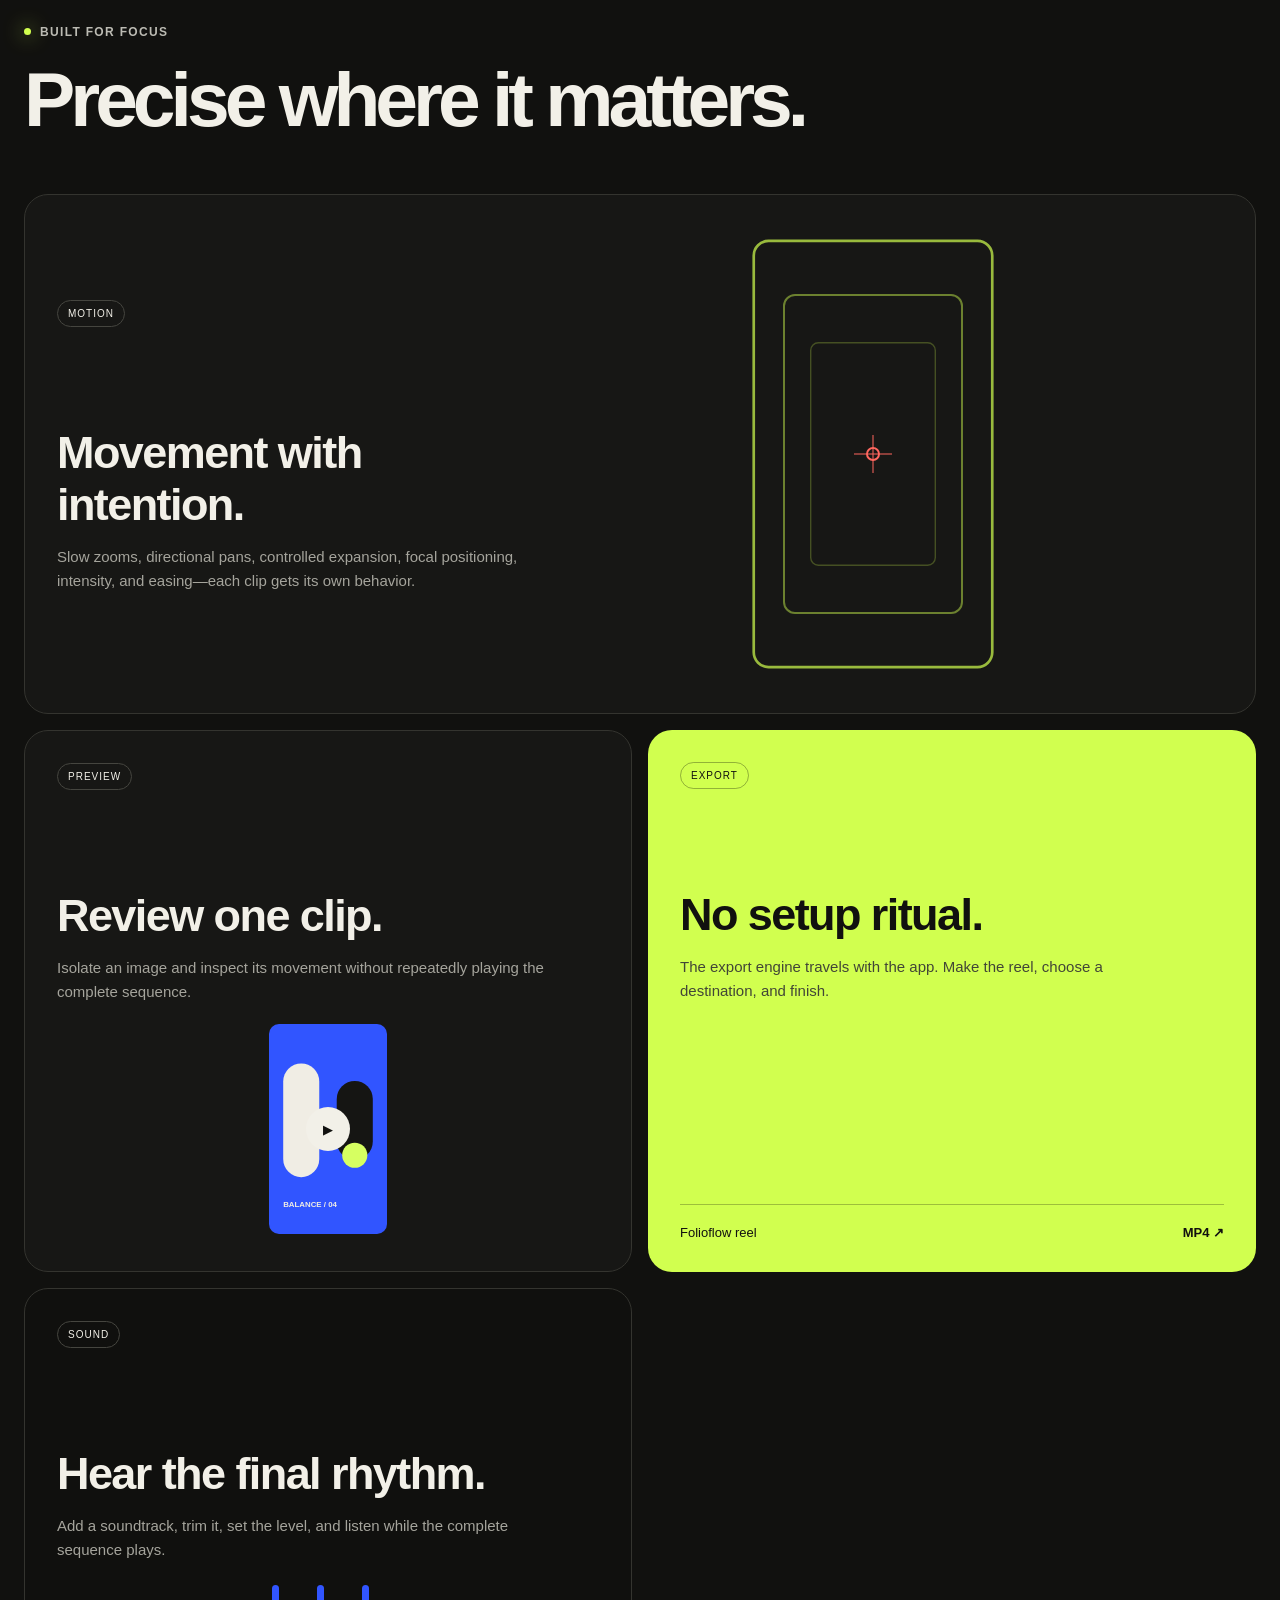
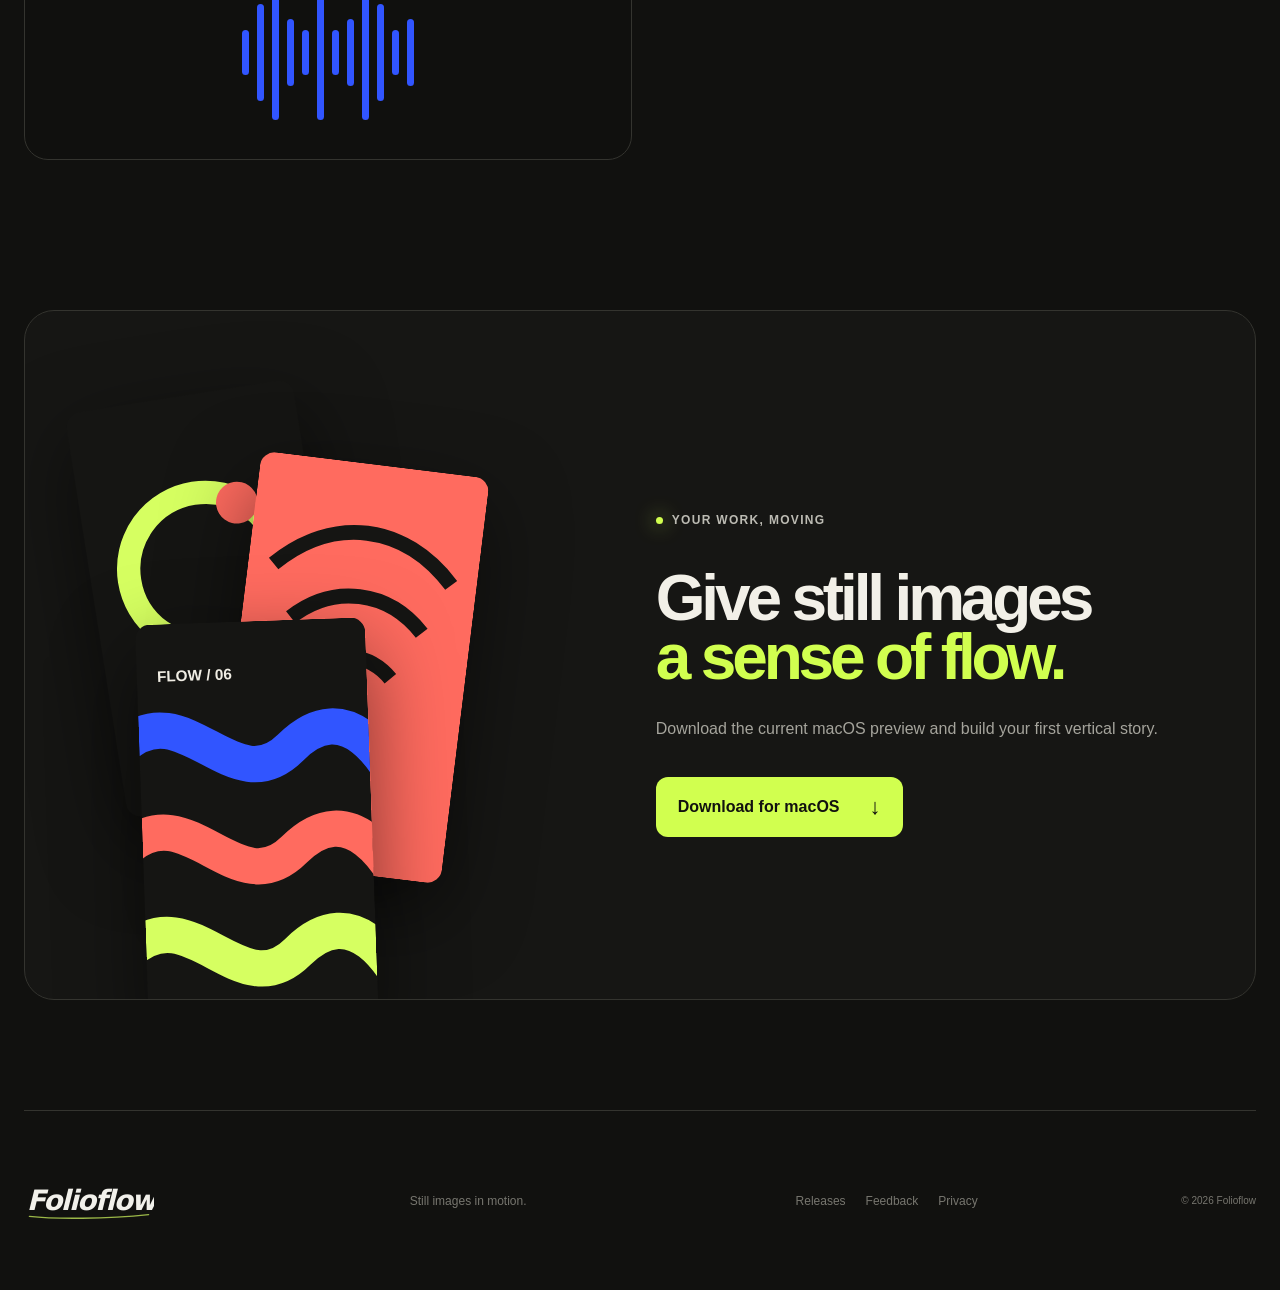
==== commit 368297e2: "docs: publish Folioflow privacy policy" ====
--- a/site/index.html
+++ b/site/index.html
@@ -3,7 +3,7 @@
 <head>
   <meta charset="utf-8"><meta name="viewport" content="width=device-width,initial-scale=1"><meta name="theme-color" content="#11110f">
   <meta name="description" content="Folioflow turns still artwork into polished vertical reels with intentional motion, transitions, music, and one-click export.">
-  <title>Folioflow — Still images in motion</title><link rel="stylesheet" href="styles.css">
+  <title>Folioflow — Still images in motion</title><link rel="icon" href="assets/art/01-orbit.svg" type="image/svg+xml"><link rel="stylesheet" href="styles.css">
 </head>
 <body>
   <div class="cursor-glow" aria-hidden="true"></div>
@@ -67,7 +67,7 @@
       <div class="closing-copy"><p class="eyebrow"><span></span> Your work, moving</p><h2>Give still images<br><em>a sense of flow.</em></h2><p>Download the current macOS preview and build your first vertical story.</p><a class="button primary" id="closing-download" href="https://github.com/hanifb1360/Folioflow-Releases/releases"><span class="button-label">Download for macOS</span><span class="button-arrow">↓</span></a></div>
     </section>
   </main>
-  <footer class="shell"><img src="assets/folioflow-logo.svg" alt="Folioflow"><p>Still images in motion.</p><div><a href="https://github.com/hanifb1360/Folioflow-Releases/releases">Releases</a><a href="https://github.com/hanifb1360/Folioflow-Releases/issues">Feedback</a></div><small>© <span id="year"></span> Folioflow</small></footer>
+  <footer class="shell"><img src="assets/folioflow-logo.svg" alt="Folioflow"><p>Still images in motion.</p><div><a href="https://github.com/hanifb1360/Folioflow-Releases/releases">Releases</a><a href="https://github.com/hanifb1360/Folioflow-Releases/issues">Feedback</a><a href="privacy/">Privacy</a></div><small>© <span id="year"></span> Folioflow</small></footer>
   <script src="app.js"></script>
 </body>
 </html>
